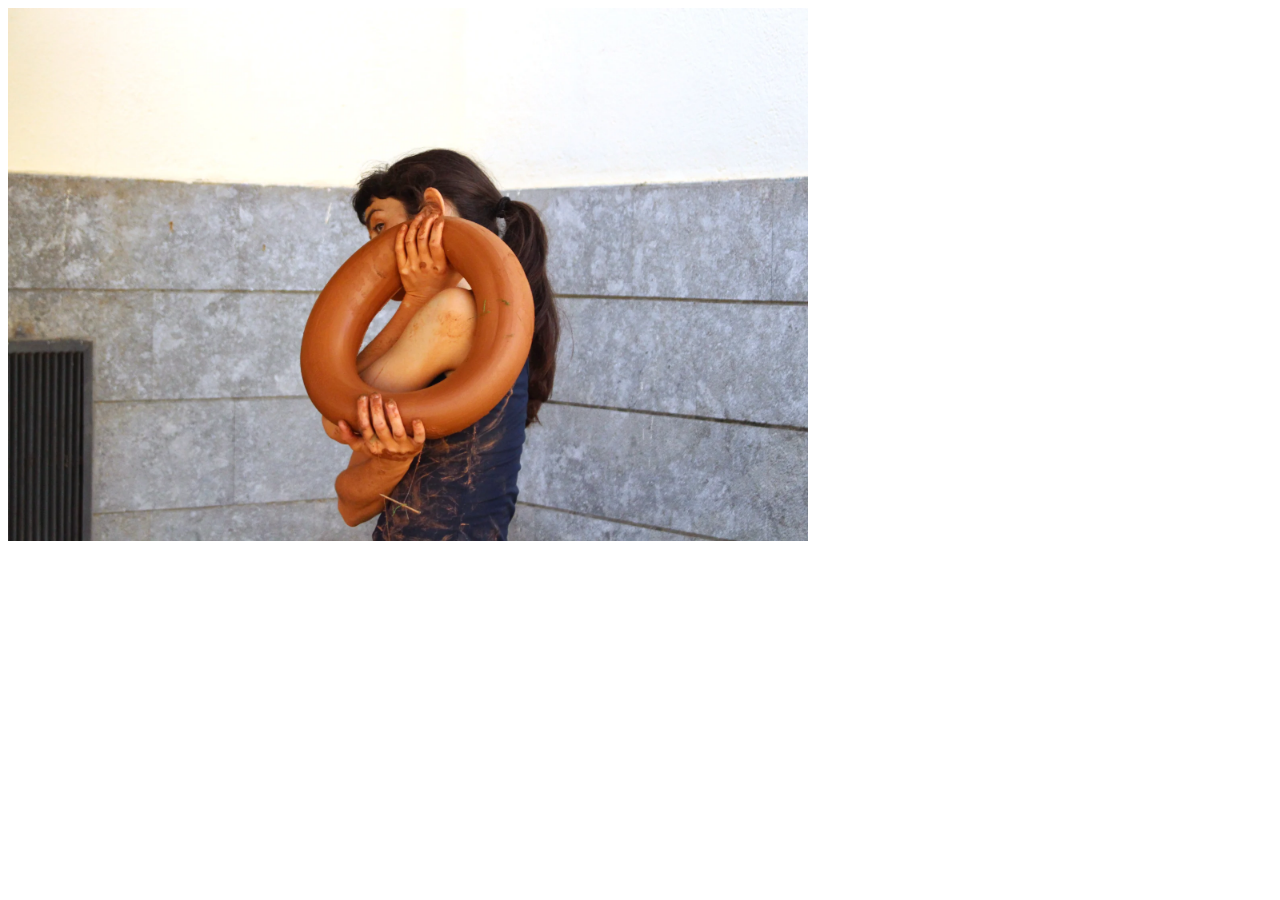
==== cuerpoacuerpo.html @ 2a60ccac "he añadido fotos" ====
<!DOCTYPE html>
<html lang="en">
<head>
    <meta charset="UTF-8">
    <meta name="viewport" content="width=device-width, initial-scale=1.0">
    <title>Document</title>
</head>
<body>
   <img src="Imagenes/Cuerpo a cuerpo yo.webp" alt="Cuerpo a cuerpo" width="800"> 
</body>
</html>
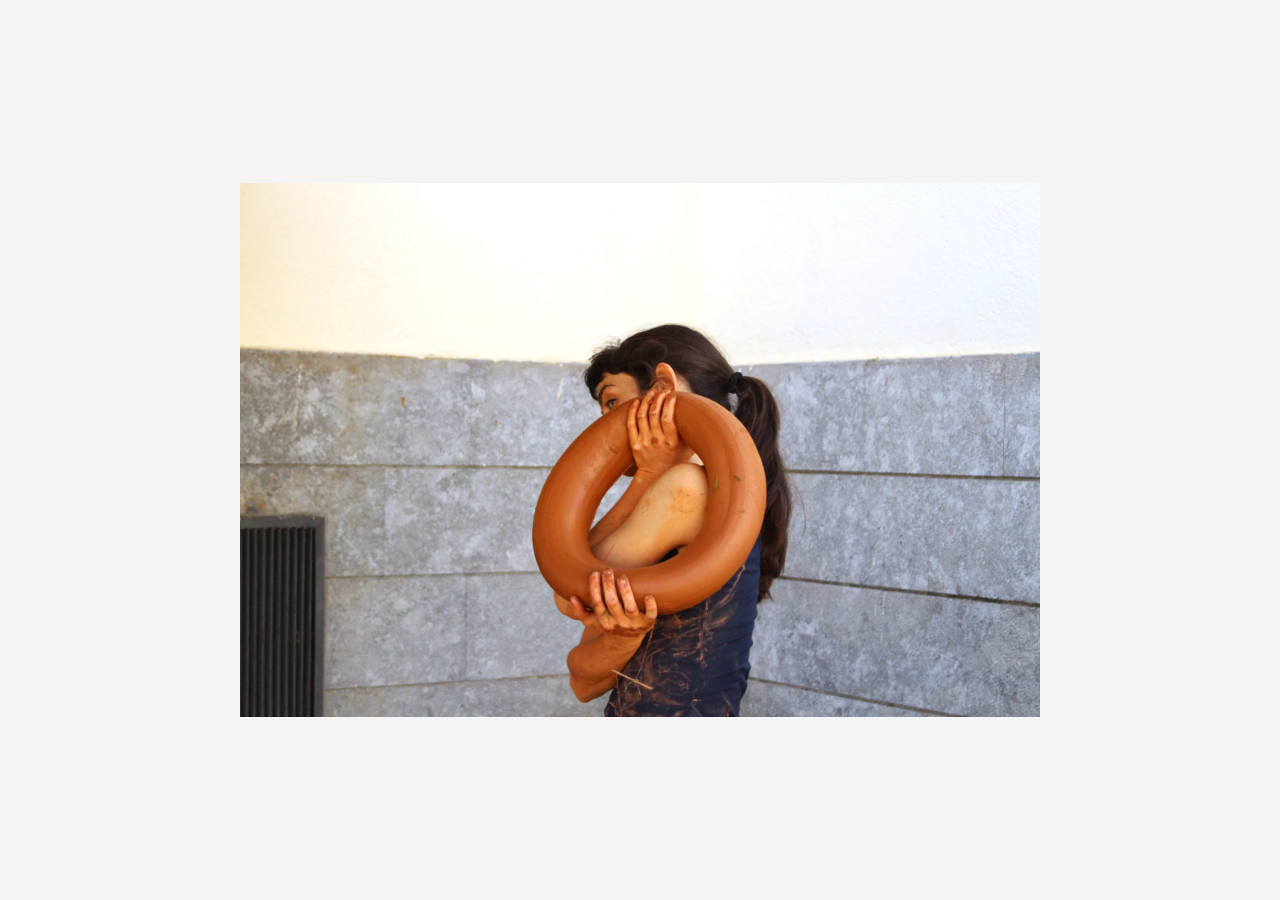
==== commit c05dc1c4: "ajuste de fotos" ====
--- a/cuerpoacuerpo.html
+++ b/cuerpoacuerpo.html
@@ -3,7 +3,8 @@
 <head>
     <meta charset="UTF-8">
     <meta name="viewport" content="width=device-width, initial-scale=1.0">
-    <title>Document</title>
+    <title>Cuerpoacuerpo</title>
+    <link rel="stylesheet" href="style.css">
 </head>
 <body>
    <img src="Imagenes/Cuerpo a cuerpo yo.webp" alt="Cuerpo a cuerpo" width="800"> 
--- a/style.css
+++ b/style.css
@@ -0,0 +1,54 @@
+body {    font-family: Helvetica, Arial, sans-serif;
+    background-color: #f4f4f4;
+    display: flex;
+    flex-direction: column; /* Para apilar elementos verticalmente si tienes texto e imagen */
+    align-items: center;    /* Centra horizontalmente los elementos */
+    justify-content: center;/* Centra verticalmente */
+    min-height: 100vh;      /* Para que ocupe toda la pantalla */
+    margin: 0;
+   }
+
+cuerpoacuerpo {
+    display: flex;
+    flex-direction: column; /* Apila imagen y texto uno debajo del otro */
+    align-items: center;    /* Centra horizontalmente */
+    justify-content: center;/* Centra verticalmente */
+    text-align: center;     /* Centra las líneas de texto */
+    margin: 20px auto;      /* Centra el bloque completo en la pantalla */
+}
+
+ecosistemascomplejosybombeantes {
+    display: flex;
+    flex-direction: column; /* Apila imagen y texto uno debajo del otro */
+    align-items: center;    /* Centra horizontalmente */
+    justify-content: center;/* Centra verticalmente */
+    text-align: center;     /* Centra las líneas de texto */
+    margin: 20px auto;      /* Centra el bloque completo en la pantalla */
+}
+
+spiraling {
+    display: flex;
+    flex-direction: column; /* Apila imagen y texto uno debajo del otro */
+    align-items: center;    /* Centra horizontalmente */
+    justify-content: center;/* Centra verticalmente */
+    text-align: center;     /* Centra las líneas de texto */
+    margin: 20px auto;      /* Centra el bloque completo en la pantalla */
+}
+
+encuentros {
+    display: flex;
+    flex-direction: column; /* Apila imagen y texto uno debajo del otro */
+    align-items: center;    /* Centra horizontalmente */
+    justify-content: center;/* Centra verticalmente */
+    text-align: center;     /* Centra las líneas de texto */
+    margin: 20px auto;      /* Centra el bloque completo en la pantalla */
+}
+
+cv {
+    display: flex;
+    flex-direction: column; /* Apila imagen y texto uno debajo del otro */
+    align-items: center;    /* Centra horizontalmente */
+    justify-content: center;/* Centra verticalmente */
+    text-align: center;     /* Centra las líneas de texto */
+    margin: 20px auto;      /* Centra el bloque completo en la pantalla */
+}
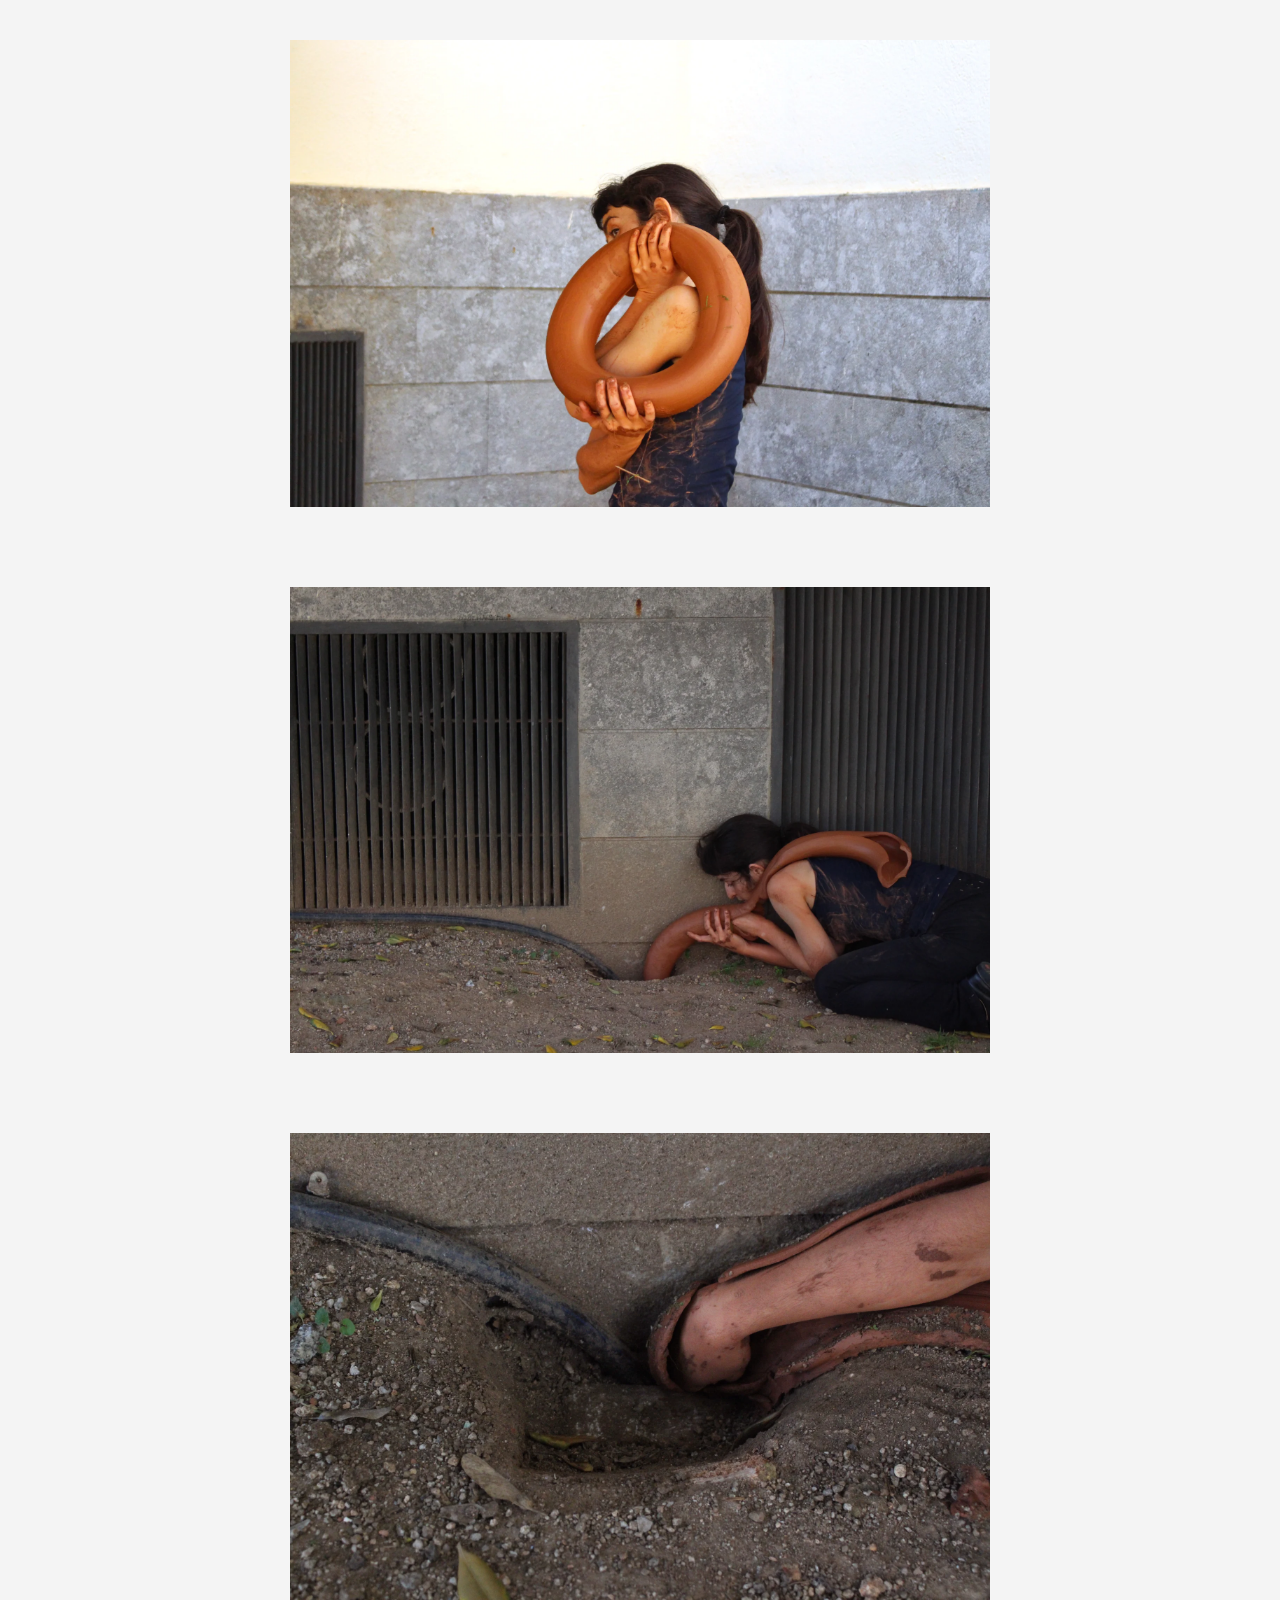
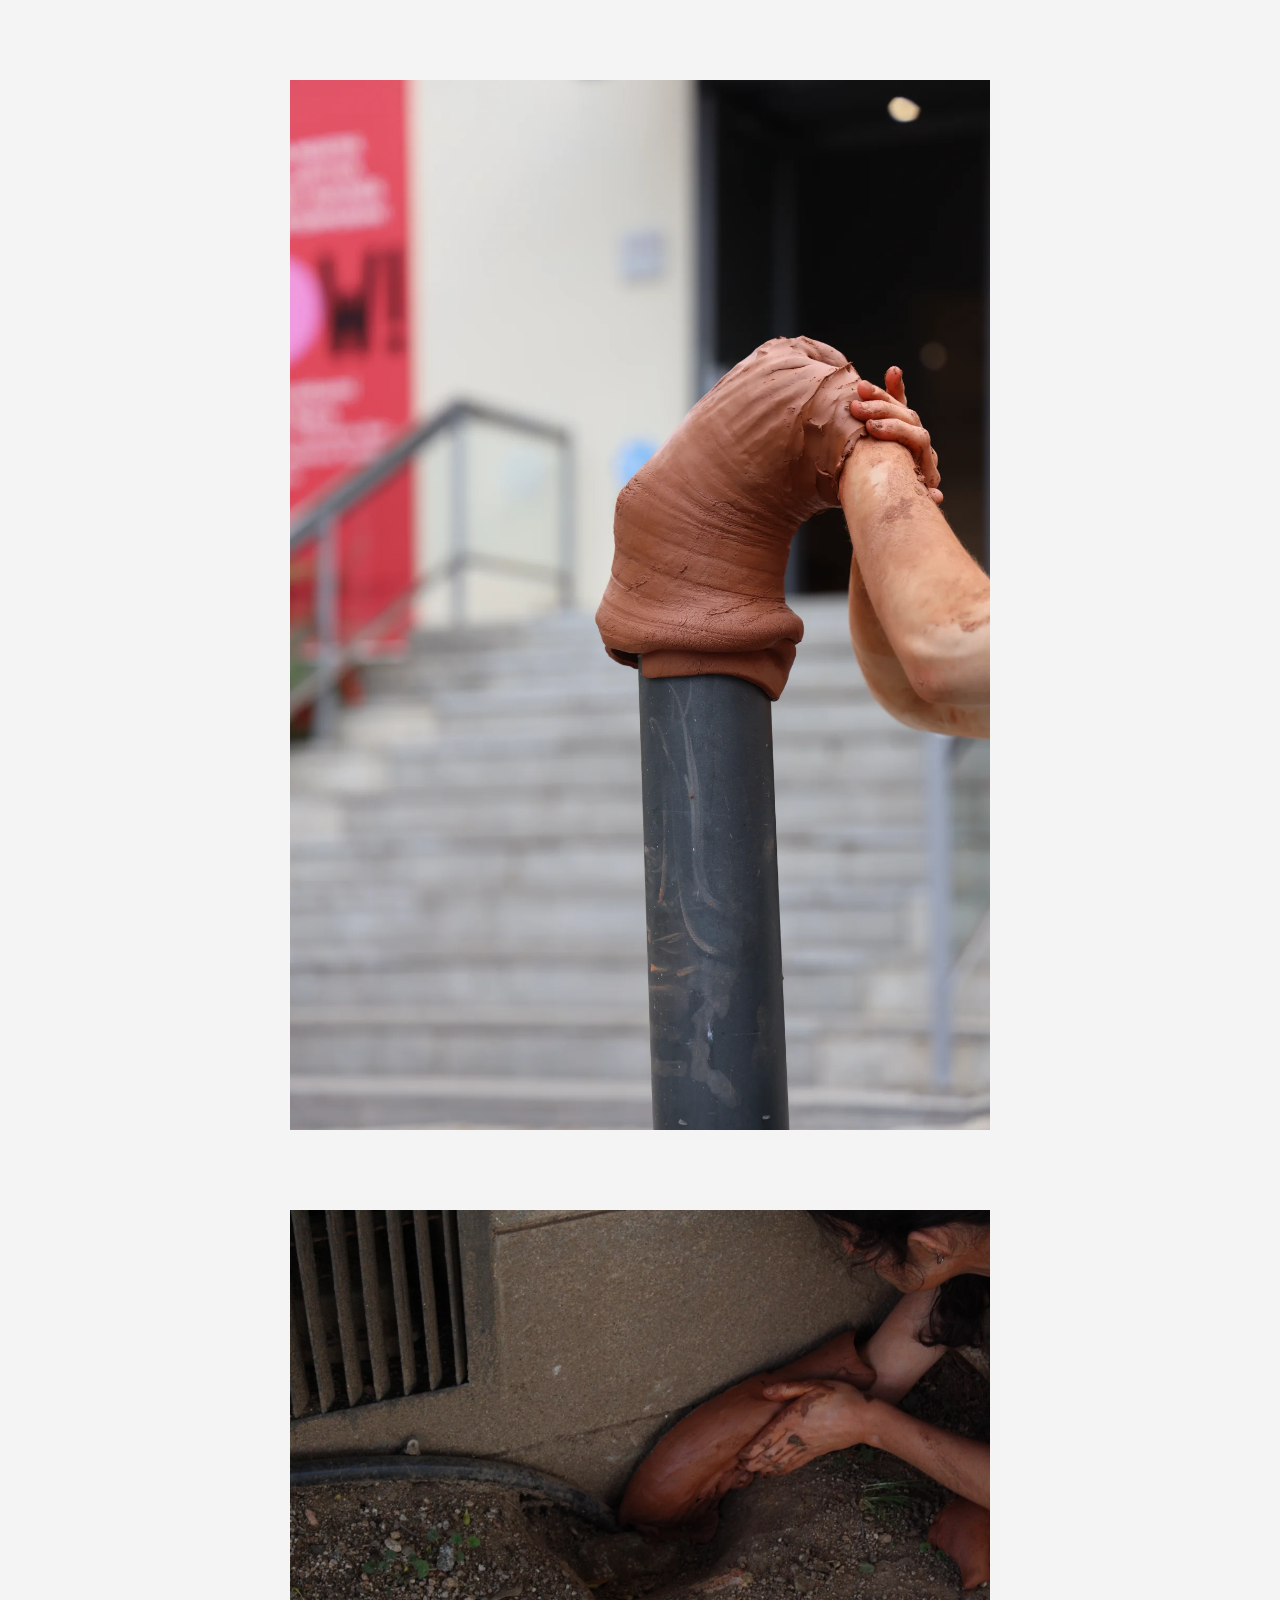
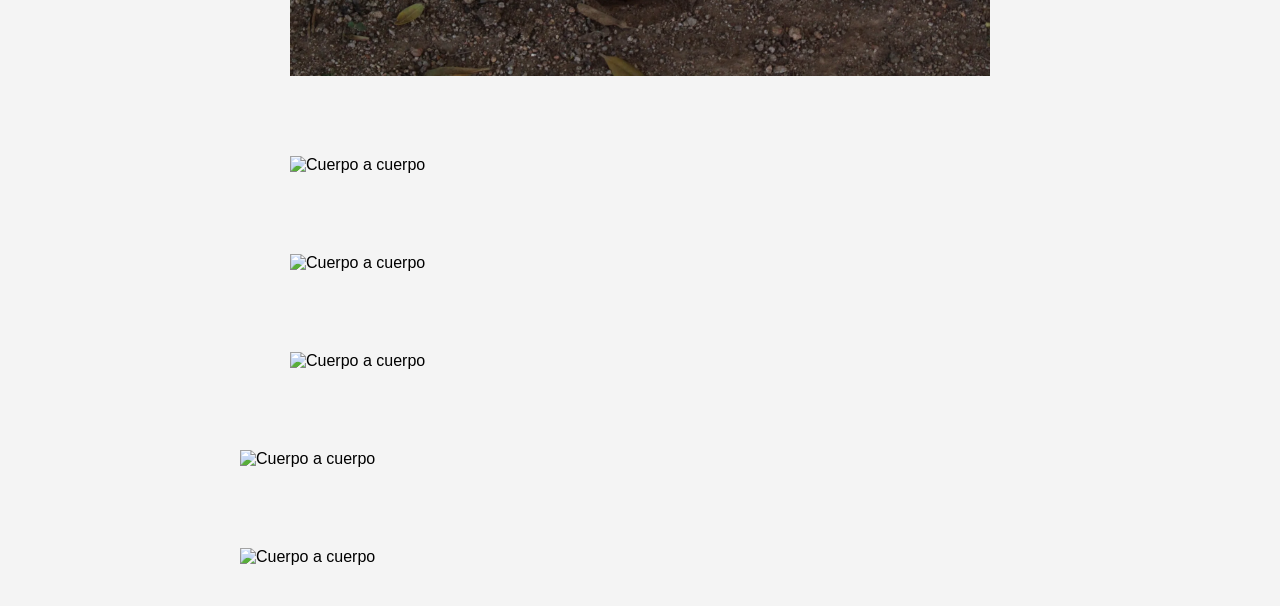
==== commit 0439dcb6: "termino con fotos" ====
--- a/cuerpoacuerpo.html
+++ b/cuerpoacuerpo.html
@@ -7,6 +7,16 @@
     <link rel="stylesheet" href="style.css">
 </head>
 <body>
-   <img src="Imagenes/Cuerpo a cuerpo yo.webp" alt="Cuerpo a cuerpo" width="800"> 
+   <img src="Imagenes/Cuerpo a cuerpo yo.webp" alt="Cuerpo a cuerpo" width="700"> 
+   <img src="Imagenes/cuerpo a cuerpo (1).webp" alt="Cuerpo a cuerpo" width="700"> 
+   <img src="Imagenes/cuerpo a cuerpo (2).webp" alt="Cuerpo a cuerpo" width="700">
+   <img src="Imagenes/cuerpo a cuerpo (3).webp" alt="Cuerpo a cuerpo" width="700">
+   <img src="Imagenes/cuerpo a cuerpo (4).webp" alt="Cuerpo a cuerpo" width="700">
+   <img src="Imagenes/cuerpo a cuerpo (5).webp" alt="Cuerpo a cuerpo" width="700">
+   <img src="Imagenes/cuerpo a cuerpo (6).webp" alt="Cuerpo a cuerpo" width="700">
+   <img src="Imagenes/cuerpo a cuerpo (7).webp" alt="Cuerpo a cuerpo" width="700">
+   <img src="Imagenes/cuerpo a cuerpo (8).webp" alt="Cuerpo a cuerpo" width="800">
+   <img src="Imagenes/Cuerpo a cuerpo (9).webp" alt="Cuerpo a cuerpo" width="800">
+
 </body>
 </html>
--- a/style.css
+++ b/style.css
@@ -7,6 +7,15 @@
     min-height: 100vh;      /* Para que ocupe toda la pantalla */
     margin: 0;
    }
+
+resonants {
+    display: flex;
+    flex-direction: column; /* Apila imagen y texto uno debajo del otro */
+    align-items: center;    /* Centra horizontalmente */
+    justify-content: center;/* Centra verticalmente */
+    text-align: center;     /* Centra las líneas de texto */
+    margin: 20px auto;      /* Centra el bloque completo en la pantalla */
+}
 
 cuerpoacuerpo {
     display: flex;
@@ -42,6 +51,8 @@
     justify-content: center;/* Centra verticalmente */
     text-align: center;     /* Centra las líneas de texto */
     margin: 20px auto;      /* Centra el bloque completo en la pantalla */
+    gap: 15px;
+    margin: 40px auto;
 }
 
 cv {
@@ -51,4 +62,10 @@
     justify-content: center;/* Centra verticalmente */
     text-align: center;     /* Centra las líneas de texto */
     margin: 20px auto;      /* Centra el bloque completo en la pantalla */
-}+}
+
+
+img {
+    display: block;
+    margin: 40px auto;
+}
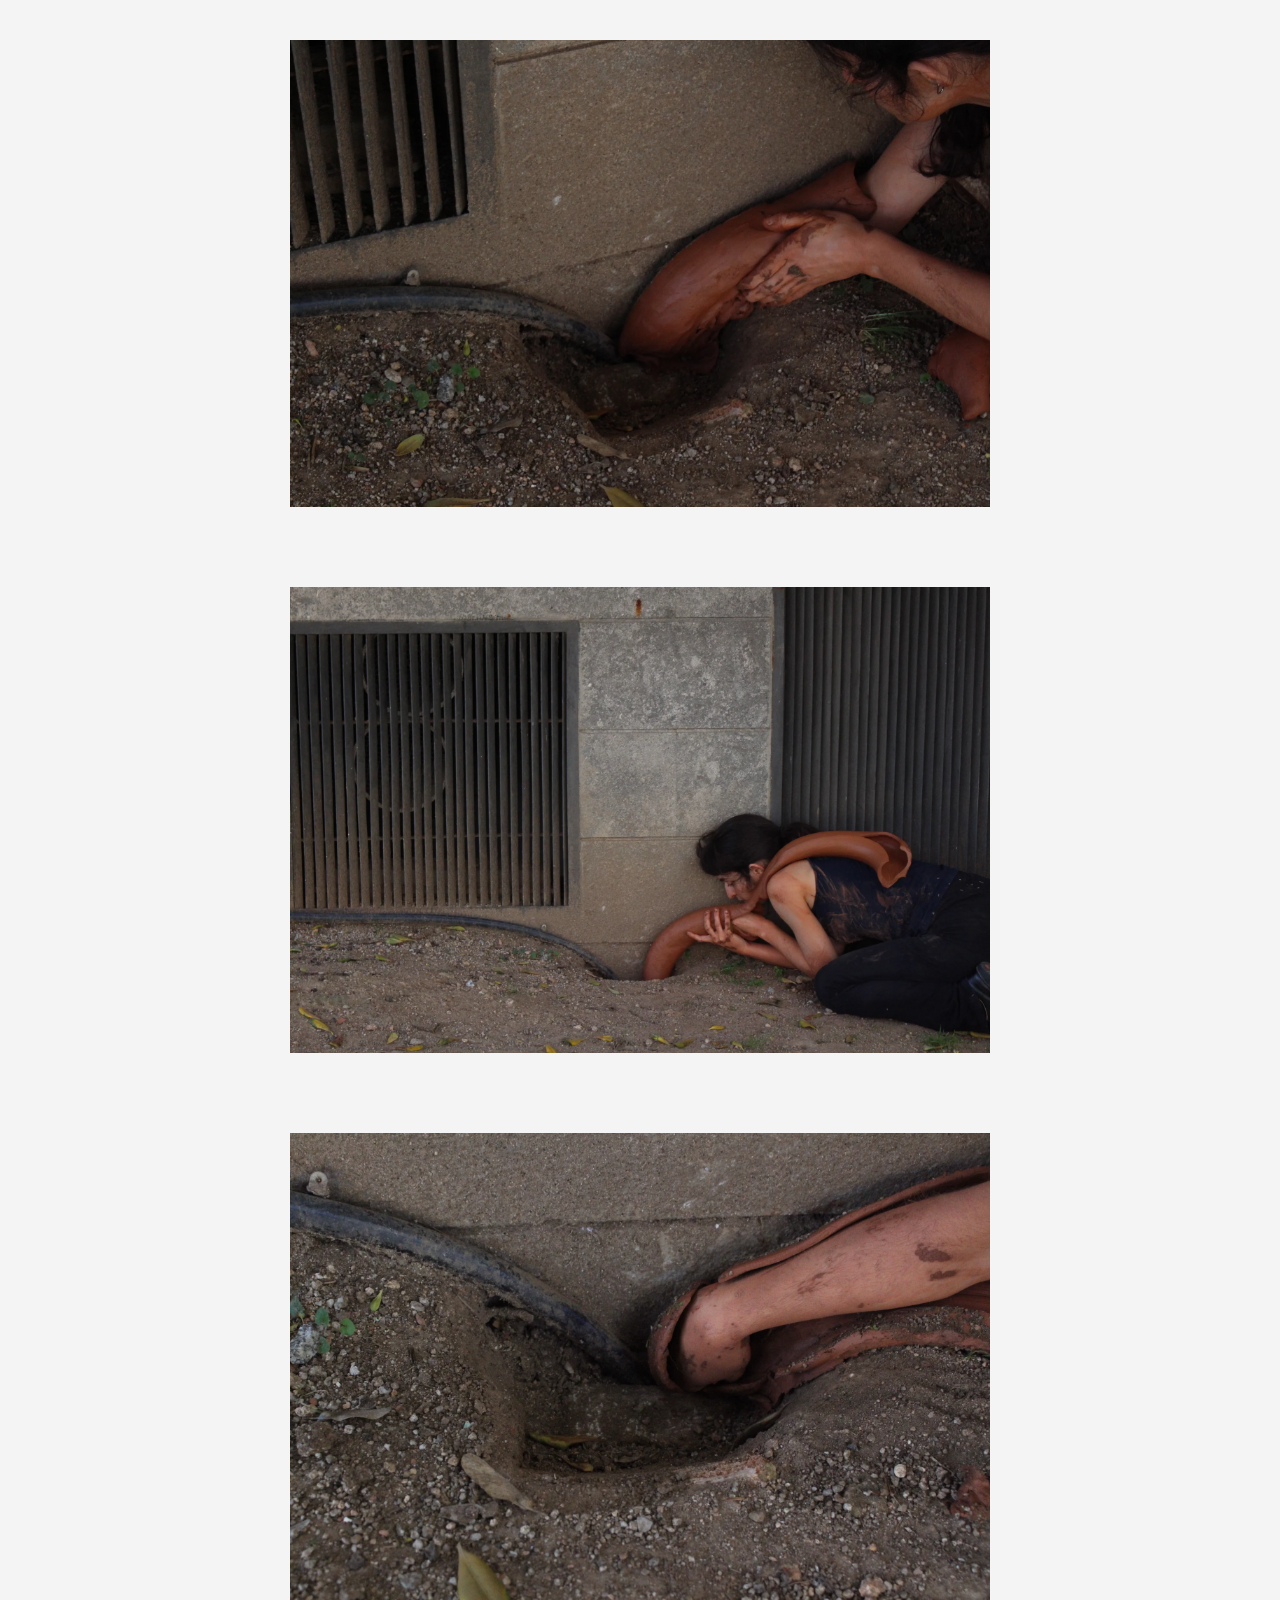
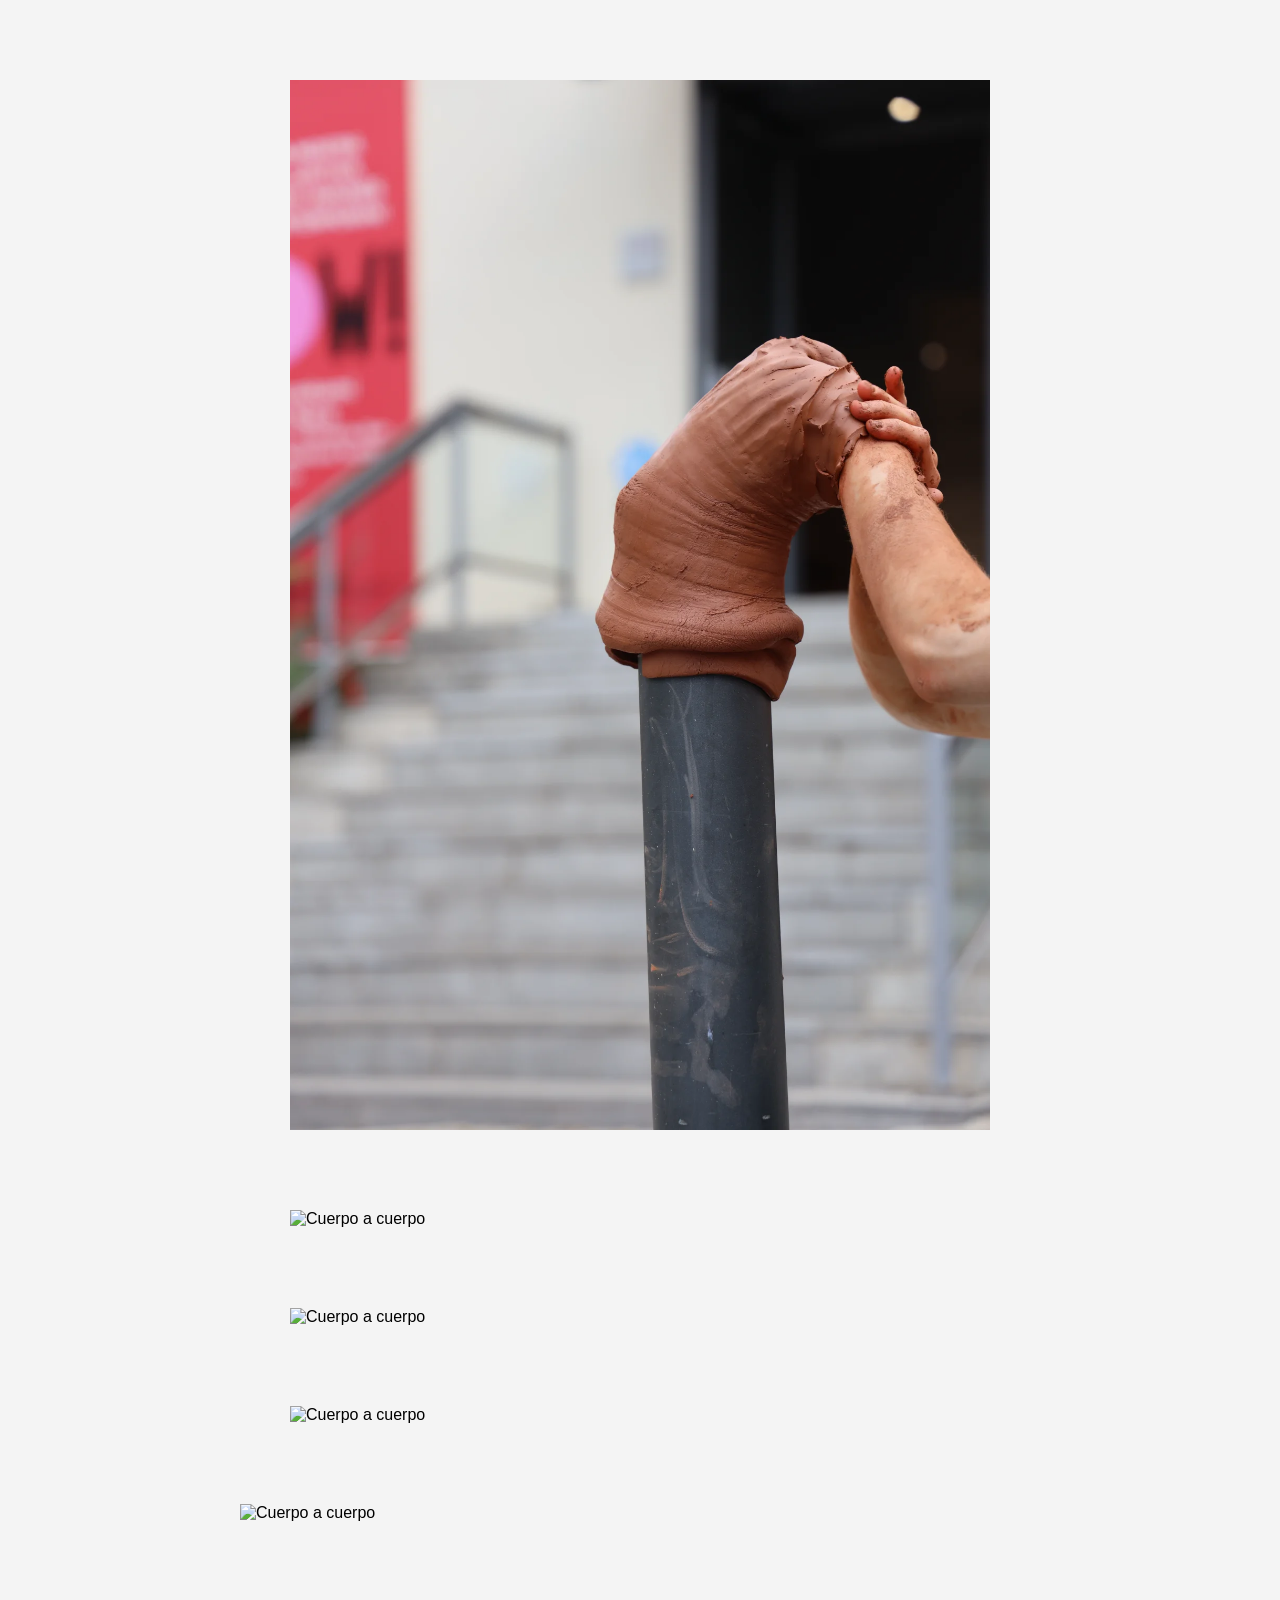
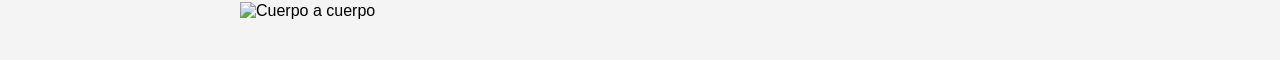
==== commit 516991bc: "cambios" ====
--- a/cuerpoacuerpo.html
+++ b/cuerpoacuerpo.html
@@ -7,16 +7,15 @@
     <link rel="stylesheet" href="style.css">
 </head>
 <body>
-   <img src="Imagenes/Cuerpo a cuerpo yo.webp" alt="Cuerpo a cuerpo" width="700"> 
-   <img src="Imagenes/cuerpo a cuerpo (1).webp" alt="Cuerpo a cuerpo" width="700"> 
-   <img src="Imagenes/cuerpo a cuerpo (2).webp" alt="Cuerpo a cuerpo" width="700">
-   <img src="Imagenes/cuerpo a cuerpo (3).webp" alt="Cuerpo a cuerpo" width="700">
-   <img src="Imagenes/cuerpo a cuerpo (4).webp" alt="Cuerpo a cuerpo" width="700">
-   <img src="Imagenes/cuerpo a cuerpo (5).webp" alt="Cuerpo a cuerpo" width="700">
-   <img src="Imagenes/cuerpo a cuerpo (6).webp" alt="Cuerpo a cuerpo" width="700">
-   <img src="Imagenes/cuerpo a cuerpo (7).webp" alt="Cuerpo a cuerpo" width="700">
-   <img src="Imagenes/cuerpo a cuerpo (8).webp" alt="Cuerpo a cuerpo" width="800">
-   <img src="Imagenes/Cuerpo a cuerpo (9).webp" alt="Cuerpo a cuerpo" width="800">
+    <img src="Imagenes/cuerpo a cuerpo (4).webp" alt="Cuerpo a cuerpo" width="700">   
+    <img src="Imagenes/cuerpo a cuerpo (1).webp" alt="Cuerpo a cuerpo" width="700"> 
+    <img src="Imagenes/cuerpo a cuerpo (2).webp" alt="Cuerpo a cuerpo" width="700">
+    <img src="Imagenes/cuerpo a cuerpo (3).webp" alt="Cuerpo a cuerpo" width="700">
+    <img src="Imagenes/cuerpo a cuerpo (5).webp" alt="Cuerpo a cuerpo" width="700">
+    <img src="Imagenes/cuerpo a cuerpo (6).webp" alt="Cuerpo a cuerpo" width="700">
+    <img src="Imagenes/cuerpo a cuerpo (7).webp" alt="Cuerpo a cuerpo" width="700">
+    <img src="Imagenes/cuerpo a cuerpo (8).webp" alt="Cuerpo a cuerpo" width="800">
+    <img src="Imagenes/Cuerpo a cuerpo (9).webp" alt="Cuerpo a cuerpo" width="800">
 
 </body>
 </html>
--- a/style.css
+++ b/style.css
@@ -6,7 +6,16 @@
     justify-content: center;/* Centra verticalmente */
     min-height: 100vh;      /* Para que ocupe toda la pantalla */
     margin: 0;
-   }
+  }
+
+  .flex-container {
+    display: flex;
+    justify-content: center;
+    gap: 40px;            
+    margin-top: 20px;    
+  }
+
+   
 
 resonants {
     display: flex;
@@ -69,3 +78,14 @@
     display: block;
     margin: 40px auto;
 }
+
+a {
+    color: #000; /* Color del enlace */
+    text-decoration: none; /* Sin subrayado */
+    
+}
+
+a:hover {
+    color: black;
+    text-decoration: underline; /* Subrayado al pasar el ratón */
+}
